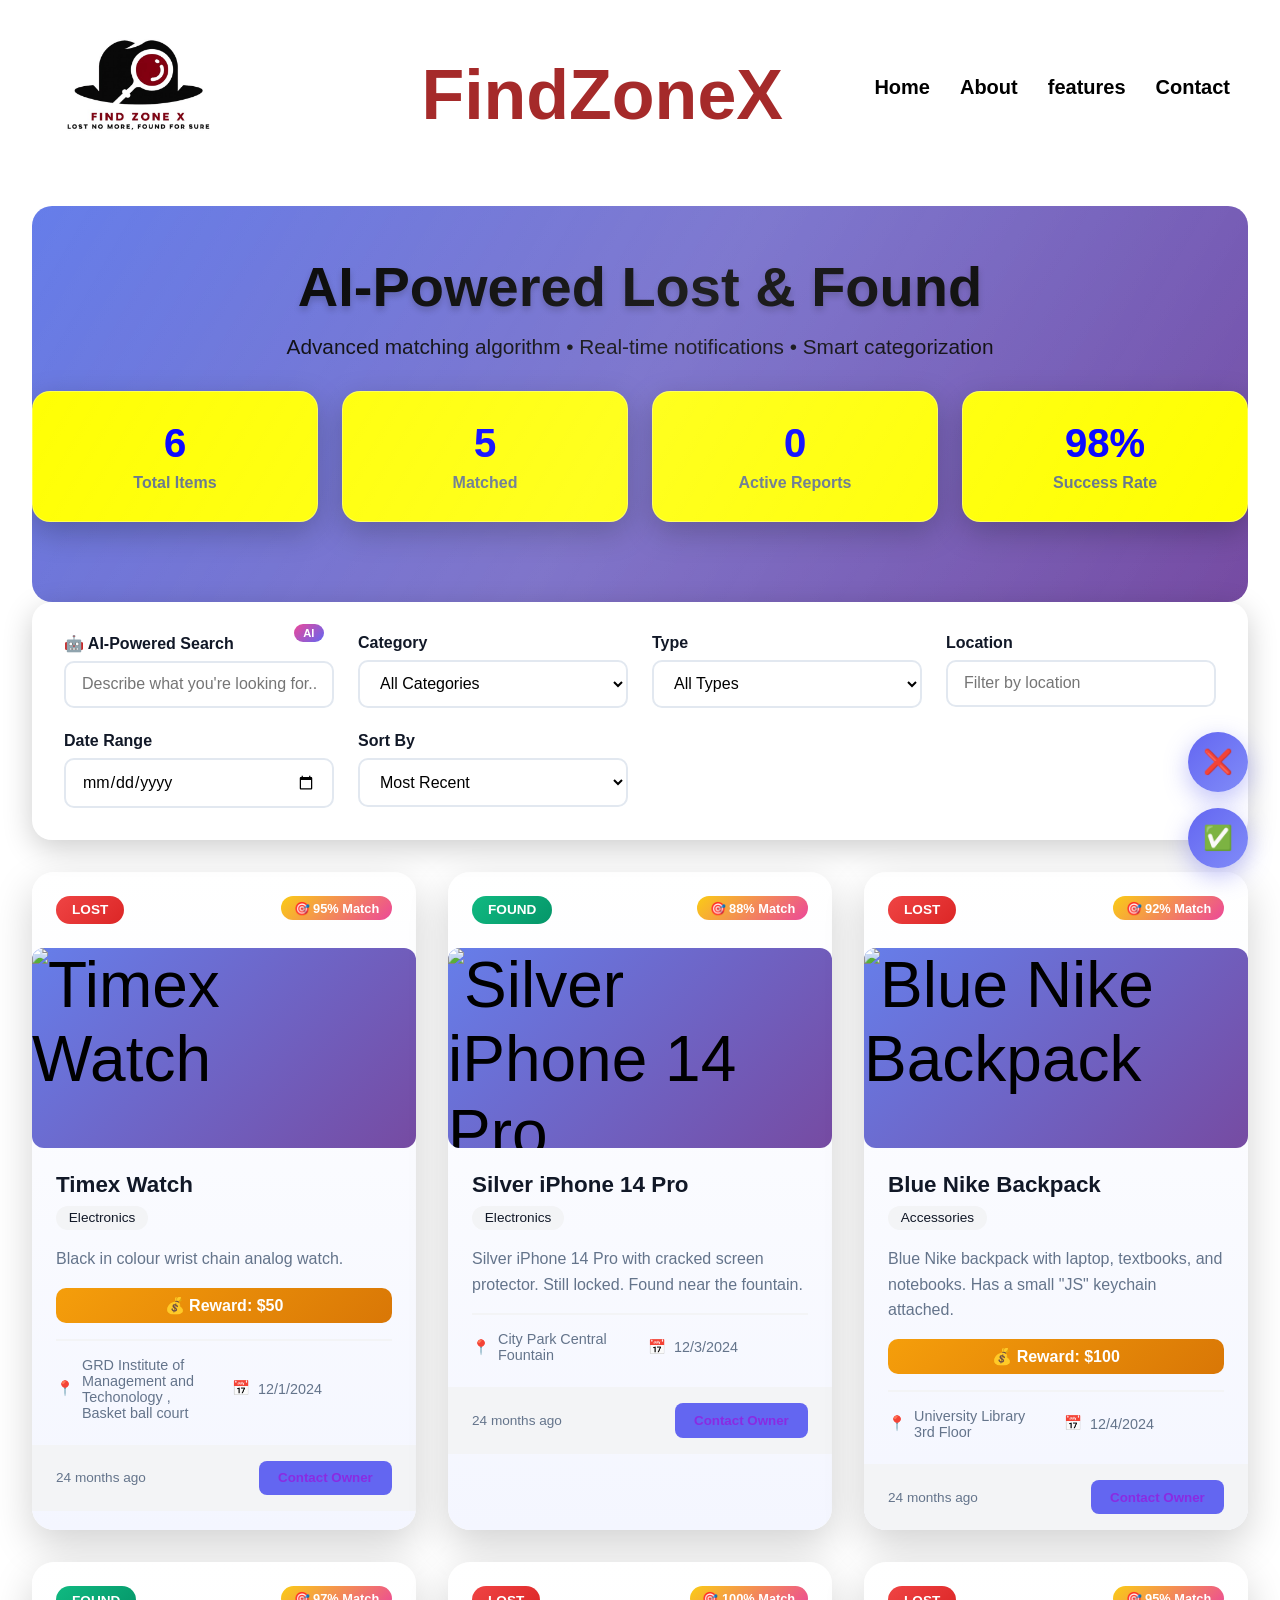
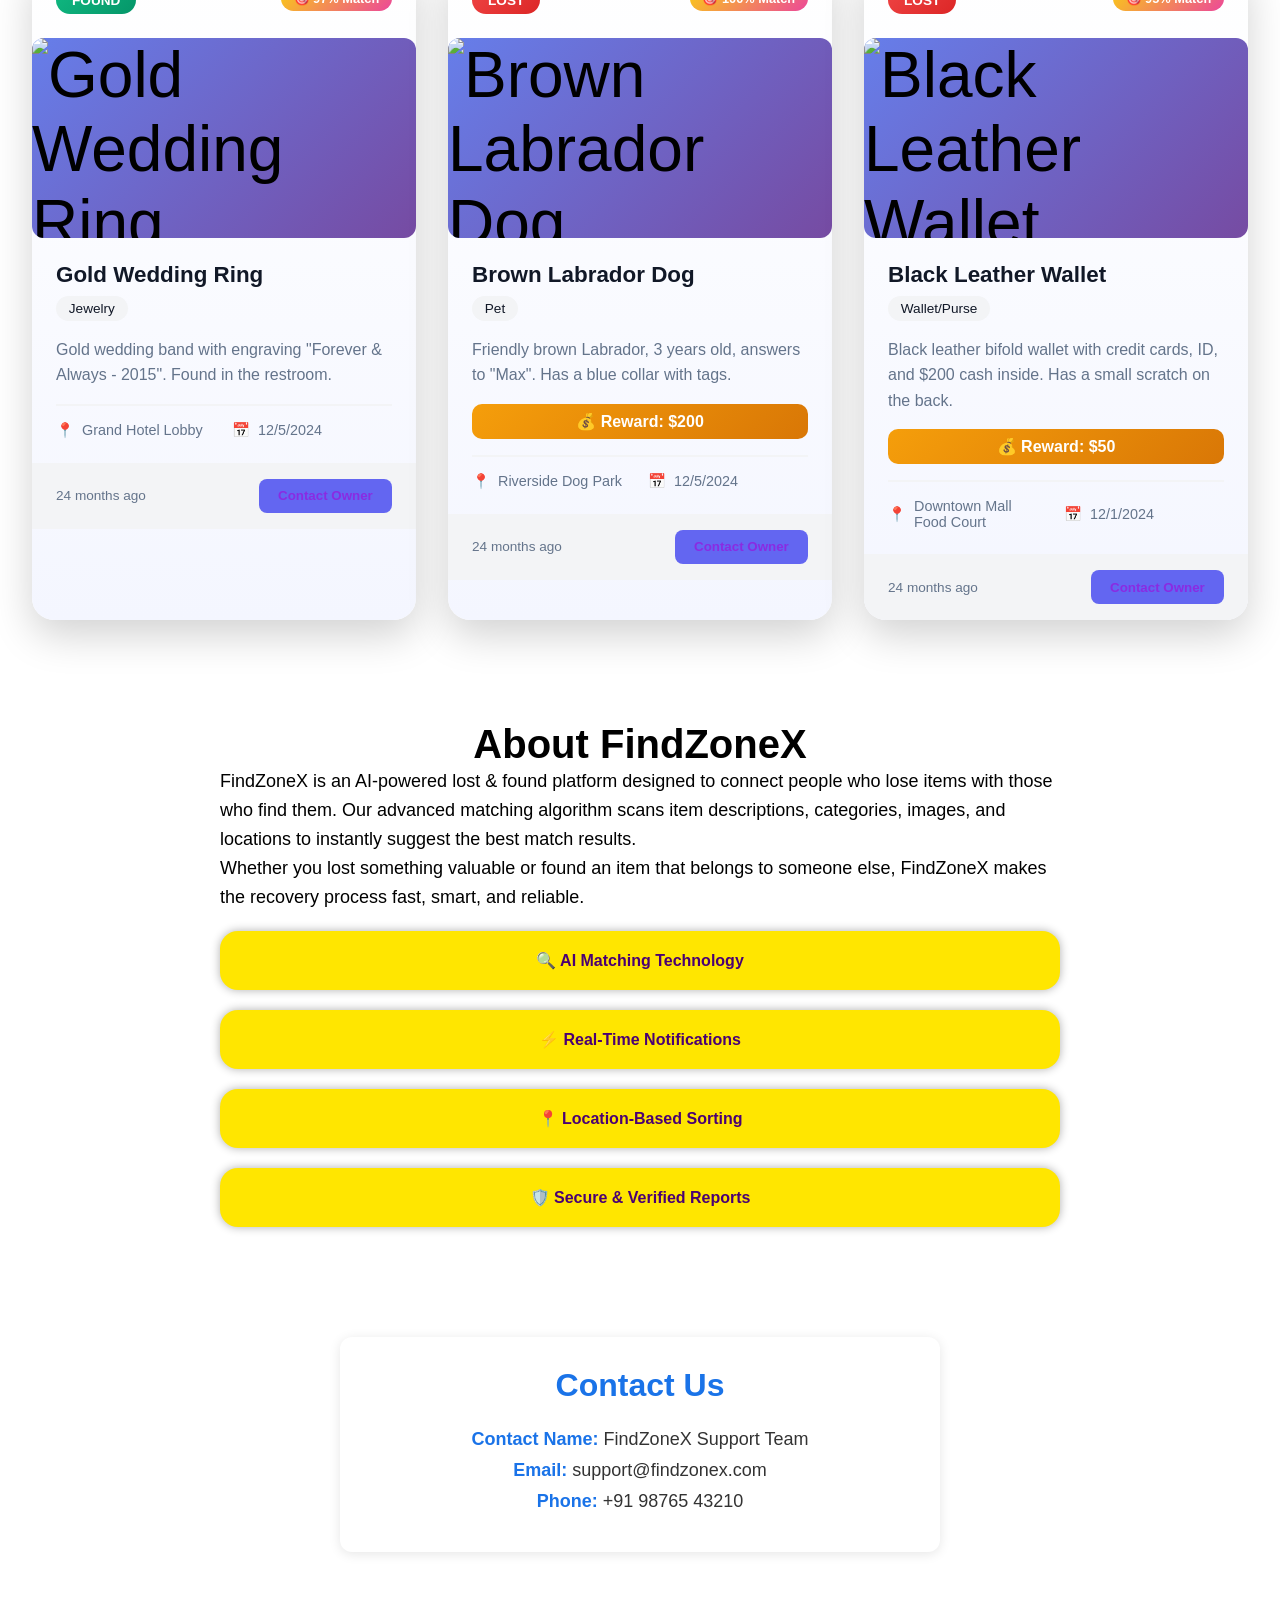
==== websiteorig/index.html @ 96369577 "Upload full Find Zonex project" ====
<!DOCTYPE html>
<html lang="en">
<head>
  <meta charset="UTF-8">
  <meta name="viewport" content="width=device-width, initial-scale=1.0">
  <title>FinddZoneX</title>
  <link rel="stylesheet" href="styles.css" />

</head>
<body>
   
  <header>
      <div class="log">
    <img src="logoo.jpeg" alt="photo" class="origlogo">
    </div>
    <h1 class="find">FindZoneX</h1>
    <nav class="navbar">
      <a href="#">Home</a> 
      <a href="#">About</a> 
      <a href="#">features</a> 
      <a href="#">Contact</a> 
    </nav>
  </header>
  

 <div class="container">
        <div class="hero">
            <h1>AI-Powered Lost & Found</h1>
            <p>Advanced matching algorithm • Real-time notifications • Smart categorization</p>
            
            <div class="stats-grid">
                <div class="stat-card">
                    <div class="stat-number" id="totalItems">0</div>
                    <div class="stat-label">Total Items</div>
                </div>
                <div class="stat-card">
                    <div class="stat-number" id="matchedItems">0</div>
                    <div class="stat-label">Matched</div>
                </div>
                <div class="stat-card">
                    <div class="stat-number" id="activeReports">0</div>
                    <div class="stat-label">Active Reports</div>
                </div>
                <div class="stat-card">
                    <div class="stat-number">98%</div>
                    <div class="stat-label">Success Rate</div>
                </div>
            </div>
        </div>

        <div class="filter-bar">
            <div class="filter-group ai-search">
                <label>🤖 AI-Powered Search</label>
                <input type="text" id="searchInput" placeholder="Describe what you're looking for..." oninput="smartSearch()">
                <div class="ai-badge">AI</div>
            </div>
            
            <div class="filter-group">
                <label>Category</label>
                <select id="categoryFilter" onchange="applyFilters()">
                    <option value="">All Categories</option>
                    <option value="Electronics">📱 Electronics</option>
                    <option value="Clothing">👕 Clothing</option>
                    <option value="Accessories">👜 Accessories</option>
                    <option value="Documents">📄 Documents</option>
                    <option value="Keys">🔑 Keys</option>
                    <option value="Wallet/Purse">💳 Wallet/Purse</option>
                    <option value="Jewelry">💎 Jewelry</option>
                    <option value="Pet">🐕 Pet</option>
                    <option value="Other">📦 Other</option>
                </select>
            </div>
            
            <div class="filter-group">
                <label>Type</label>
                <select id="typeFilter" onchange="applyFilters()">
                    <option value="">All Types</option>
                    <option value="lost">Lost Items</option>
                    <option value="found">Found Items</option>
                </select>
            </div>
            
            <div class="filter-group">
                <label>Location</label>
                <input type="text" id="locationFilter" placeholder="Filter by location" oninput="applyFilters()">
            </div>
            
            <div class="filter-group">
                <label>Date Range</label>
                <input type="date" id="dateFilter" onchange="applyFilters()">
            </div>
            
            <div class="filter-group">
                <label>Sort By</label>
                <select id="sortFilter" onchange="applyFilters()">
                    <option value="recent">Most Recent</option>
                    <option value="match">Best Match</option>
                    <option value="location">Nearest</option>
                </select>
            </div>
        </div>

        <div id="aiSuggestions"></div>

        <div class="items-container" id="itemsContainer"></div>
    </div>

    <!-- Report Modal -->
    <div class="modal" id="reportModal">
        <div class="modal-content">
            <div class="modal-header">
                <h2 class="modal-title" id="modalTitle">Report Item</h2>
                <button class="close-btn" onclick="closeModal()">&times;</button>
            </div>
            
            <form id="reportForm" onsubmit="submitReport(event)">
                <div class="form-group">
                    <label>Item Name *</label>
                    <input type="text" id="itemName" required placeholder="e.g., iPhone 14 Pro">
                </div>
                
                <div class="form-group">
                    <label>Category *</label>
                    <select id="itemCategory" required>
                        <option value="">Select category</option>
                        <option value="Electronics">📱 Electronics</option>
                        <option value="Clothing">👕 Clothing</option>
                        <option value="Accessories">👜 Accessories</option>
                        <option value="Documents">📄 Documents</option>
                        <option value="Keys">🔑 Keys</option>
                        <option value="Wallet/Purse">💳 Wallet/Purse</option>
                        <option value="Jewelry">💎 Jewelry</option>
                        <option value="Pet">🐕 Pet</option>
                        <option value="Other">📦 Other</option>
                    </select>
                </div>
                
                <div class="form-group">
                    <label>Detailed Description *</label>
                    <textarea id="itemDescription" required placeholder="Provide detailed description including color, brand, unique features..."></textarea>
                </div>
                
                
                <div class="form-group">
                    <label>Location *</label>
                    <input type="text" id="itemLocation" required placeholder="e.g., Coffee Shop, Main Street">
                </div>
                
                <div class="form-group">
                    <label>Date *</label>
                    <input type="date" id="itemDate" required>
                </div>
                
                <div class="form-group">
                    <label>Upload Image (Optional)</label>
                    <div class="image-upload" onclick="document.getElementById('imageInput').click()">
                        <div>📷 Click to upload image</div>
                        <input type="file" id="imageInput" accept="image/*" style="display: none;" onchange="handleImageUpload(event)">
                    </div>
                    <div id="imagePreview"></div>
                </div>
                
                <div class="form-group">
                    <label>Contact Information *</label>
                    <input type="text" id="itemContact" required placeholder="Email or Phone">
                </div>
                
                <div class="form-group">
                    <label>Reward (Optional)</label>
                    <input type="text" id="itemReward" placeholder="e.g., $50 reward">
                </div>
                
                <input type="hidden" id="reportType">
                
                <button type="submit" class="btn btn-primary" style="width: 100%;">
                    Submit Report
                </button>
            </form>
        </div>
    </div>

    <!-- Floating Action Buttons -->
    <div class="floating-action">
        <div class="fab" onclick="openReportModal('lost')" title="Report Lost Item">
            ❌
        </div>
        <div class="fab" onclick="openReportModal('found')" title="Report Found Item">
            ✅
        </div>
    </div>

    <!-- Notification -->
    <div class="notification" id="notification">
        <span id="notificationText"></span>
    </div>
    <div class="about-container">
    <h1>About FindZoneX</h1>
    <p>
      FindZoneX is an AI-powered lost & found platform designed to connect people
      who lose items with those who find them. Our advanced matching algorithm
      scans item descriptions, categories, images, and locations to instantly
      suggest the best match results.
    </p>

    <p>
      Whether you lost something valuable or found an item that belongs to
      someone else, FindZoneX makes the recovery process fast, smart, and reliable.
    </p>

    <div class="feature-box">🔍 AI Matching Technology</div>
    <div class="feature-box">⚡ Real-Time Notifications</div>
    <div class="feature-box">📍 Location-Based Sorting</div>
    <div class="feature-box">🛡️ Secure & Verified Reports</div>
  </div>
  <section class="contact-section">
        <h2>Contact Us</h2>

        <div class="contact-info">
            <p><strong>Contact Name:</strong> FindZoneX Support Team</p>
            <p><strong>Email:</strong> support@findzonex.com</p>
            <p><strong>Phone:</strong> +91 98765 43210</p>
        </div>

    </section>

    <script src="script.js"></script>
</body>
</html>
---- websiteorig/styles.css ----
h1{
    color: black;

}
p{
    color: black;
}
.find{
  color: rgb(165, 42, 42);
  margin-left: 100px;
  font-size: 70px;
  margin-top: 15px;
  

}
.origlogo {
  width: 180px;      /* Image size */
  height: auto;      /* Keeps proper ratio */
 background-image: url(logoo.jpeg);
 background-size: contain;
 background-repeat: no-repeat;
 background-position: center;
 border-radius: 10px;
}


header {
  display: flex;
  justify-content: space-between;  /* title left, nav right */
  align-items: center;
  padding: 25px 50px;
 
}

.navbar a {
  color: black;
  text-decoration: none;
  font-weight: bold;
  font-size: 20px;      /* bigger text for nav links */
  transition: 0.3s;
}

.navbar{
  display: flex;
  gap: 30px;
}
.navbar a:hover {
  color: blueviolet;
 text-decoration: underline;
}
.container {
    max-width: 1400px;
    margin: 0 auto;
    padding: 2rem;
}

/* ==================== HERO SECTION ==================== */
.hero {
    background: radial-gradient(
        circle at top left,
        #7f5af0,
        #2cb67d,
        #16161a
    );
    padding: 4rem 2rem;
    text-align: center;
    color: white;
    border-radius: 25px;
    
    position: relative;
    overflow: hidden;
}

/* subtle animated glow */
.hero::after {
    content: "";
    position: absolute;
    inset: 0;
    background: linear-gradient(120deg, transparent, rgba(255,255,255,0.12), transparent);
    animation: shimmer 4s infinite;
}

@keyframes shimmer {
    0% { transform: translateX(-100%); }
    100% { transform: translateX(100%); }
}


.hero h1 {
    font-size: 3.5rem;
    margin-bottom: 1rem;
    text-shadow: 0 4px 6px rgba(0, 0, 0, 0.2);
}

.hero p {
    font-size: 1.3rem;
    opacity: 0.95;
    margin-bottom: 2rem;
}

/* ==================== STATISTICS GRID ==================== */
.stats-grid {
    display: grid;
    grid-template-columns: repeat(auto-fit, minmax(200px, 1fr));
    gap: 1.5rem;
    margin: 2rem 0;
}

.stat-card {
    background: yellow;
    backdrop-filter: blur(15px);
    border: 1px solid rgba(255,255,255,0.3);
    padding: 1.8rem;
    border-radius: 18px;
    text-align: center;
    box-shadow: 0 10px 30px rgba(0,0,0,0.25);
    transition: transform 0.4s ease, box-shadow 0.4s ease;
}

.stat-card:hover {
    transform: translateY(-12px) scale(1.03);
    box-shadow: 0 20px 45px rgba(0,0,0,0.4);
}


.stat-number {
    font-size: 2.5rem;
    font-weight: 800;
    background: linear-gradient(135deg, var(--primary), var(--accent));
    -webkit-background-clip: text;
    -webkit-text-fill-color: blue;
}
.item-image {
    width: 100%;
    height: 160px;
    overflow: hidden;
    border-radius: 12px;
}

.item-image img {
    width: 100%;
    height: 100%;
    object-fit: cover;   /* 🔥 MOST IMPORTANT */
}

.stat-label {
    color: #64748b;
    font-weight: 600;
    margin-top: 0.5rem;
}

/* ==================== FILTER BAR ==================== */
.filter-bar {
    background: #ffffff22;
    backdrop-filter: blur(10px);
    padding: 2rem;
    border-radius: 20px;
    box-shadow: 0 8px 30px rgba(0, 0, 0, 0.2);
    margin-bottom: 2rem;
    display: grid;
    grid-template-columns: repeat(auto-fit, minmax(250px, 1fr));
    gap: 1.5rem;
    
}

.filter-group {
    display: flex;
    flex-direction: column;
}

.filter-group label {
    font-weight: 600;
    margin-bottom: 0.5rem;
    color: var(--dark);
}

/* ==================== FORM ELEMENTS ==================== */
input, select {
    padding: 0.8rem 1rem;
    border: 2px solid #e2e8f0;
    border-radius: 10px;
    font-size: 1rem;
    transition: all 0.3s;
    background: white;
}

input:focus, select:focus {
    outline: none;
    border-color: var(--primary);
    box-shadow: 0 0 0 3px rgba(99, 102, 241, 0.1);
}

textarea {
    width: 100%;
    padding: 0.8rem 1rem;
    border: 2px solid #e2e8f0;
    border-radius: 10px;
    font-size: 1rem;
    font-family: inherit;
    resize: vertical;
    min-height: 100px;
}

textarea:focus {
    outline: none;
    border-color: var(--primary);
    box-shadow: 0 0 0 3px rgba(99, 102, 241, 0.1);
}

/* ==================== AI SEARCH ==================== */
.ai-search {
    position: relative;
}

.ai-badge {
    position: absolute;
    top: -10px;
    right: 10px;
    background: linear-gradient(135deg, var(--accent), var(--primary));
    color: white;
    padding: 0.2rem 0.6rem;
    border-radius: 20px;
    font-size: 0.7rem;
    font-weight: 700;
}

/* ==================== BUTTONS ==================== */
.btn {
    padding: 0.8rem 2rem;
    border: none;
    border-radius: 10px;
    font-weight: 700;
    font-size: 1rem;
    cursor: pointer;
    transition: all 0.3s;
    display: inline-flex;
    align-items: center;
    gap: 0.5rem;
}

.btn-primary {
    background: linear-gradient(135deg, var(--primary), var(--secondary));
    color: white;
    box-shadow: 0 4px 15px rgba(99, 102, 241, 0.4);
}

.btn-primary:hover {
    transform: translateY(-2px);
    box-shadow: 0 6px 20px rgba(99, 102, 241, 0.5);
}

.btn-outline {
    background: transparent;
    border: 2px solid white;
    color: white;
}

.contact-btn {
    background: var(--primary);
    color: blueviolet;
    padding: 0.6rem 1.2rem;
    border-radius: 8px;
    font-weight: 600;
    cursor: pointer;
    transition: all 0.3s;
    border: none;
}

.contact-btn:hover {
    background: var(--secondary);
}

/* ==================== ITEMS GRID ==================== */
.items-container {
    display: grid;
    grid-template-columns: repeat(auto-fill, minmax(350px, 1fr));
    gap: 2rem;
    margin-top: 2rem;
}

/* ==================== ITEM CARDS ==================== */
.item-card {
    background: linear-gradient(180deg, #ffffff, #f4f6ff);
    border-radius: 22px;
    overflow: hidden;
    box-shadow: 0 15px 40px rgba(0,0,0,0.18);
    transition: all 0.4s ease;
}

.item-card:hover {
    transform: translateY(-15px) rotateX(4deg);
    box-shadow: 0 30px 60px rgba(0,0,0,0.35);
}


.item-header {
    padding: 1.5rem;
    display: flex;
    justify-content: space-between;
    align-items: start;
}

.item-badge {
    padding: 0.4rem 1rem;
    border-radius: 20px;
    font-size: 0.85rem;
    font-weight: 700;
    text-transform: uppercase;
}

.badge-lost {
    background: linear-gradient(135deg, #ef4444, #dc2626);
    color: white;
}

.badge-found {
    background: linear-gradient(135deg, #10b981, #059669);
    color: white;
}

.match-score {
    background: linear-gradient(135deg, var(--warning), var(--accent));
    color: white;
    padding: 0.3rem 0.8rem;
    border-radius: 20px;
    font-size: 0.8rem;
    font-weight: 700;
}

.item-image {
    width: 100%;
    height: 200px;
    background: linear-gradient(135deg, #667eea, #764ba2);
    display: flex;
    align-items: center;
    justify-content: center;
    font-size: 4rem;
}

.item-body {
    padding: 1.5rem;
}

.item-title {
    font-size: 1.4rem;
    font-weight: 700;
    color: var(--dark);
    margin-bottom: 0.5rem;
}

.item-category {
    display: inline-block;
    background: var(--light);
    padding: 0.3rem 0.8rem;
    border-radius: 20px;
    font-size: 0.85rem;
    color: var(--dark);
    margin-bottom: 1rem;
}

.item-description {
    color: #64748b;
    line-height: 1.6;
    margin-bottom: 1rem;
}

.item-meta {
    display: grid;
    grid-template-columns: 1fr 1fr;
    gap: 1rem;
    margin-top: 1rem;
    padding-top: 1rem;
    border-top: 2px solid var(--light);
}

.meta-item {
    display: flex;
    align-items: center;
    gap: 0.5rem;
    font-size: 0.9rem;
    color: #64748b;
}

.item-footer {
    padding: 1rem 1.5rem;
    background: var(--light);
    display: flex;
    justify-content: space-between;
    align-items: center;
}

/* ==================== MODAL ==================== */
.modal {
    display: none;
    position: fixed;
    top: 0;
    left: 0;
    width: 100%;
    height: 100%;
    background: rgba(0, 0, 0, 0.7);
    backdrop-filter: blur(5px);
    z-index: 2000;
    align-items: center;
    justify-content: center;
    animation: fadeIn 0.3s ease;
}

.modal.active {
    display: flex;
}

.modal-content {
    background: white;
    padding: 3rem;
    border-radius: 25px;
    max-width: 600px;
    width: 90%;
    max-height: 90vh;
    overflow-y: auto;
    animation: slideUp 0.4s ease;
    box-shadow: 0 20px 60px rgba(0, 0, 0, 0.3);
}

.modal-header {
    display: flex;
    justify-content: space-between;
    align-items: center;
    margin-bottom: 2rem;
}

.modal-title {
    font-size: 2rem;
    font-weight: 800;
    background: linear-gradient(135deg, var(--primary), var(--accent));
    -webkit-background-clip: text;
    -webkit-text-fill-color: transparent;
}

.close-btn {
    background: none;
    border: none;
    font-size: 2rem;
    cursor: pointer;
    color: #64748b;
    transition: all 0.3s;
}

.close-btn:hover {
    color: var(--danger);
    transform: rotate(90deg);
}

.form-group {
    margin-bottom: 1.5rem;
}

.form-group label {
    display: block;
    font-weight: 600;
    margin-bottom: 0.5rem;
    color: var(--dark);
}

.image-upload {
    border: 3px dashed #e2e8f0;
    border-radius: 15px;
    padding: 2rem;
    text-align: center;
    cursor: pointer;
    transition: all 0.3s;
}

.image-upload:hover {
    border-color: var(--primary);
    background: rgba(99, 102, 241, 0.05);
}

/* ==================== FLOATING ACTION BUTTONS ==================== */
.floating-action {
    position: fixed;
    bottom: 2rem;
    right: 2rem;
    display: flex;
    flex-direction: column;
    gap: 1rem;
    z-index: 999;
}

.fab {
    width: 60px;
    height: 60px;
    border-radius: 50%;
    background: linear-gradient(135deg, var(--primary), var(--secondary));
    color: white;
    display: flex;
    align-items: center;
    justify-content: center;
    font-size: 1.5rem;
    cursor: pointer;
    box-shadow: 0 8px 25px rgba(99, 102, 241, 0.4);
    transition: all 0.3s;
   
}



.fab:hover {
    transform: scale(1.1);
    box-shadow: 0 12px 35px rgba(99, 102, 241, 0.5);
}

/* ==================== NOTIFICATIONS ==================== */
.notification {
    position: fixed;
    top: 100px;
    right: 2rem;
    background: white;
    padding: 1.5rem;
    border-radius: 15px;
    box-shadow: 0 10px 30px rgba(0, 0, 0, 0.2);
    display: none;
    align-items: center;
    gap: 1rem;
    z-index: 3000;
    animation: slideInRight 0.4s ease;
}

.notification.show {
    display: flex;
}

/* ==================== AI SUGGESTIONS ==================== */
.ai-suggestions {
    background: linear-gradient(135deg, rgba(99, 102, 241, 0.1), rgba(236, 72, 153, 0.1));
    padding: 1.5rem;
    border-radius: 15px;
    margin: 1rem 0;
    border-left: 4px solid var(--primary);
}

.suggestion-title {
    font-weight: 700;
    color: var(--primary);
    margin-bottom: 0.5rem;
    display: flex;
    align-items: center;
    gap: 0.5rem;
}
.about-container {
  max-width: 900px;
  margin: 40px auto;
  background: #ffffff22;
  padding: 30px;
  border-radius: 20px;
  backdrop-filter: blur(4px);
}

.about-container h1 {
  text-align: center;
  font-size: 40px;
}

.about-container p {
  font-size: 18px;
  line-height: 1.6;
}

/* FEATURE BADGES */
.feature-box {
  background: #ffe600;
  color: #4a0072;
  padding: 20px;
  border-radius: 18px;
  margin-top: 20px;
  font-weight: bold;
  text-align: center;
  box-shadow: 0 0 10px #00000050;
}
* {
    margin: 0;
    padding: 0;
    box-sizing: border-box;
    font-family: Arial;
}

body {
    background: white;
    margin-top: 0px;
}

/* HERO BACKGROUND FIX */
.hero {
    background: linear-gradient(135deg, #667eea, #764ba2);
    padding: 3rem 0;
    text-align: center;
    color: white;
    border-radius: 20px;
}

/* ADD THIS TO COMPLETE BODY THEME */
:root {
    --primary: #6366f1;
    --secondary: #818cf8;
    --accent: #ec4899;
    --warning: #facc15;
    --danger: #ef4444;
    --dark: #111827;
    --light: #f3f4f6;
}


.contact-section {
    max-width: 600px;
    margin: 80px auto;
    padding: 30px;
    background: white;
    box-shadow: 0 2px 12px rgba(0,0,0,0.1);
    border-radius: 12px;
    text-align: center;
}

.contact-section h2 {
    font-size: 32px;
    color: #1a73e8;
    margin-bottom: 25px;
}

.contact-info p {
    font-size: 18px;
    margin: 10px 0;
    color: #333;
}

.contact-info strong {
    color: #1a73e8;
}

/* ==================== ANIMATIONS ==================== */
@keyframes fadeIn {
    from { 
        opacity: 0; 
    }
    to { 
        opacity: 1; 
    }
}

@keyframes fadeInUp {
    from {
        opacity: 0;
        transform: translateY(30px);
    }
    to {
        opacity: 1;
        transform: translateY(0);
    }
}

@keyframes slideUp {
    from {
        opacity: 0;
        transform: translateY(50px);
    }
    to {
        opacity: 1;
        transform: translateY(0);
    }
}

@keyframes slideInRight {
    from {
        transform: translateX(400px);
        opacity: 0;
    }
    to {
        transform: translateX(0);
        opacity: 1;
    }
}

/* ==================== RESPONSIVE DESIGN ==================== */
@media (max-width: 768px) {
    .hero h1 {
        font-size: 2rem;
    }
    
    .filter-bar {
        grid-template-columns: 1fr;
    }
    
    .items-container {
        grid-template-columns: 1fr;
    }
    
    .nav-menu {
        display: none;
    }
    
    .container {
        padding: 1rem;
    }
    
    .floating-action {
        bottom: 1rem;
        right: 1rem;
    }
    
    .modal-content {
        padding: 2rem;
    }
}
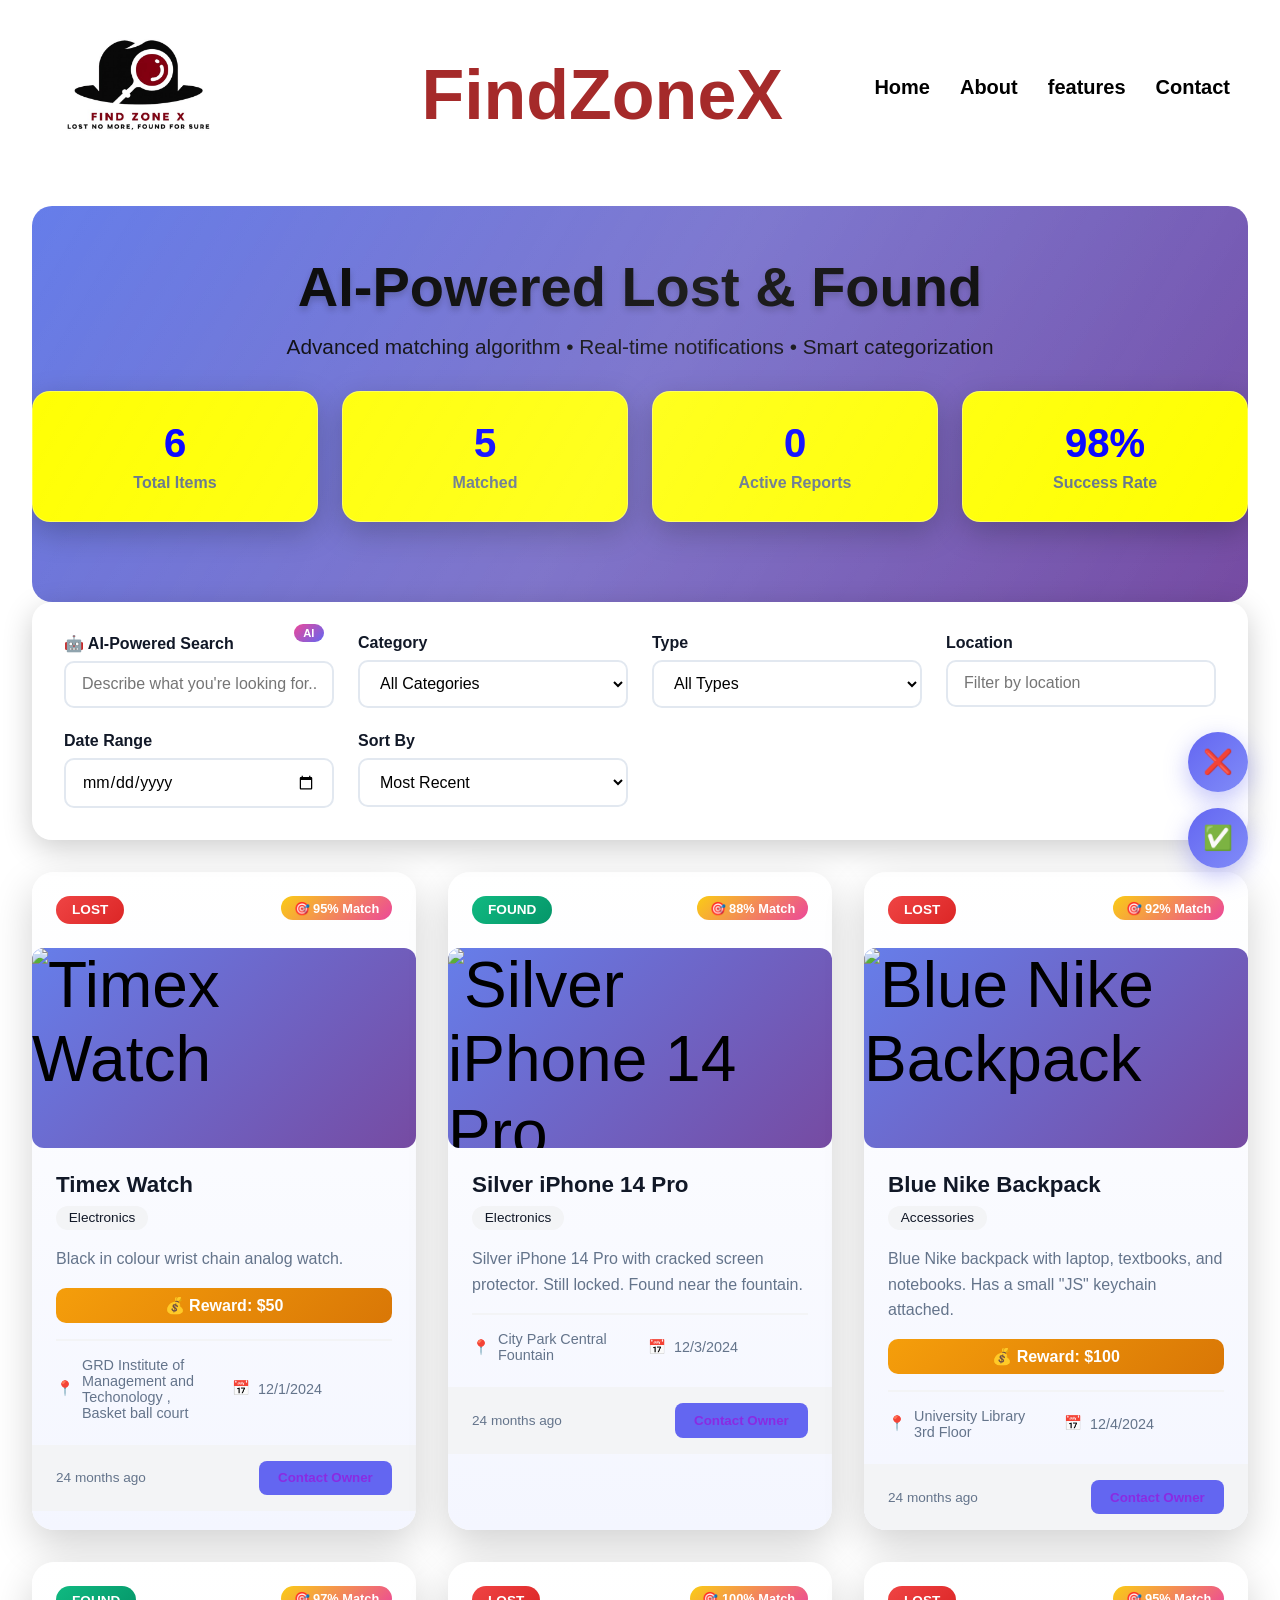
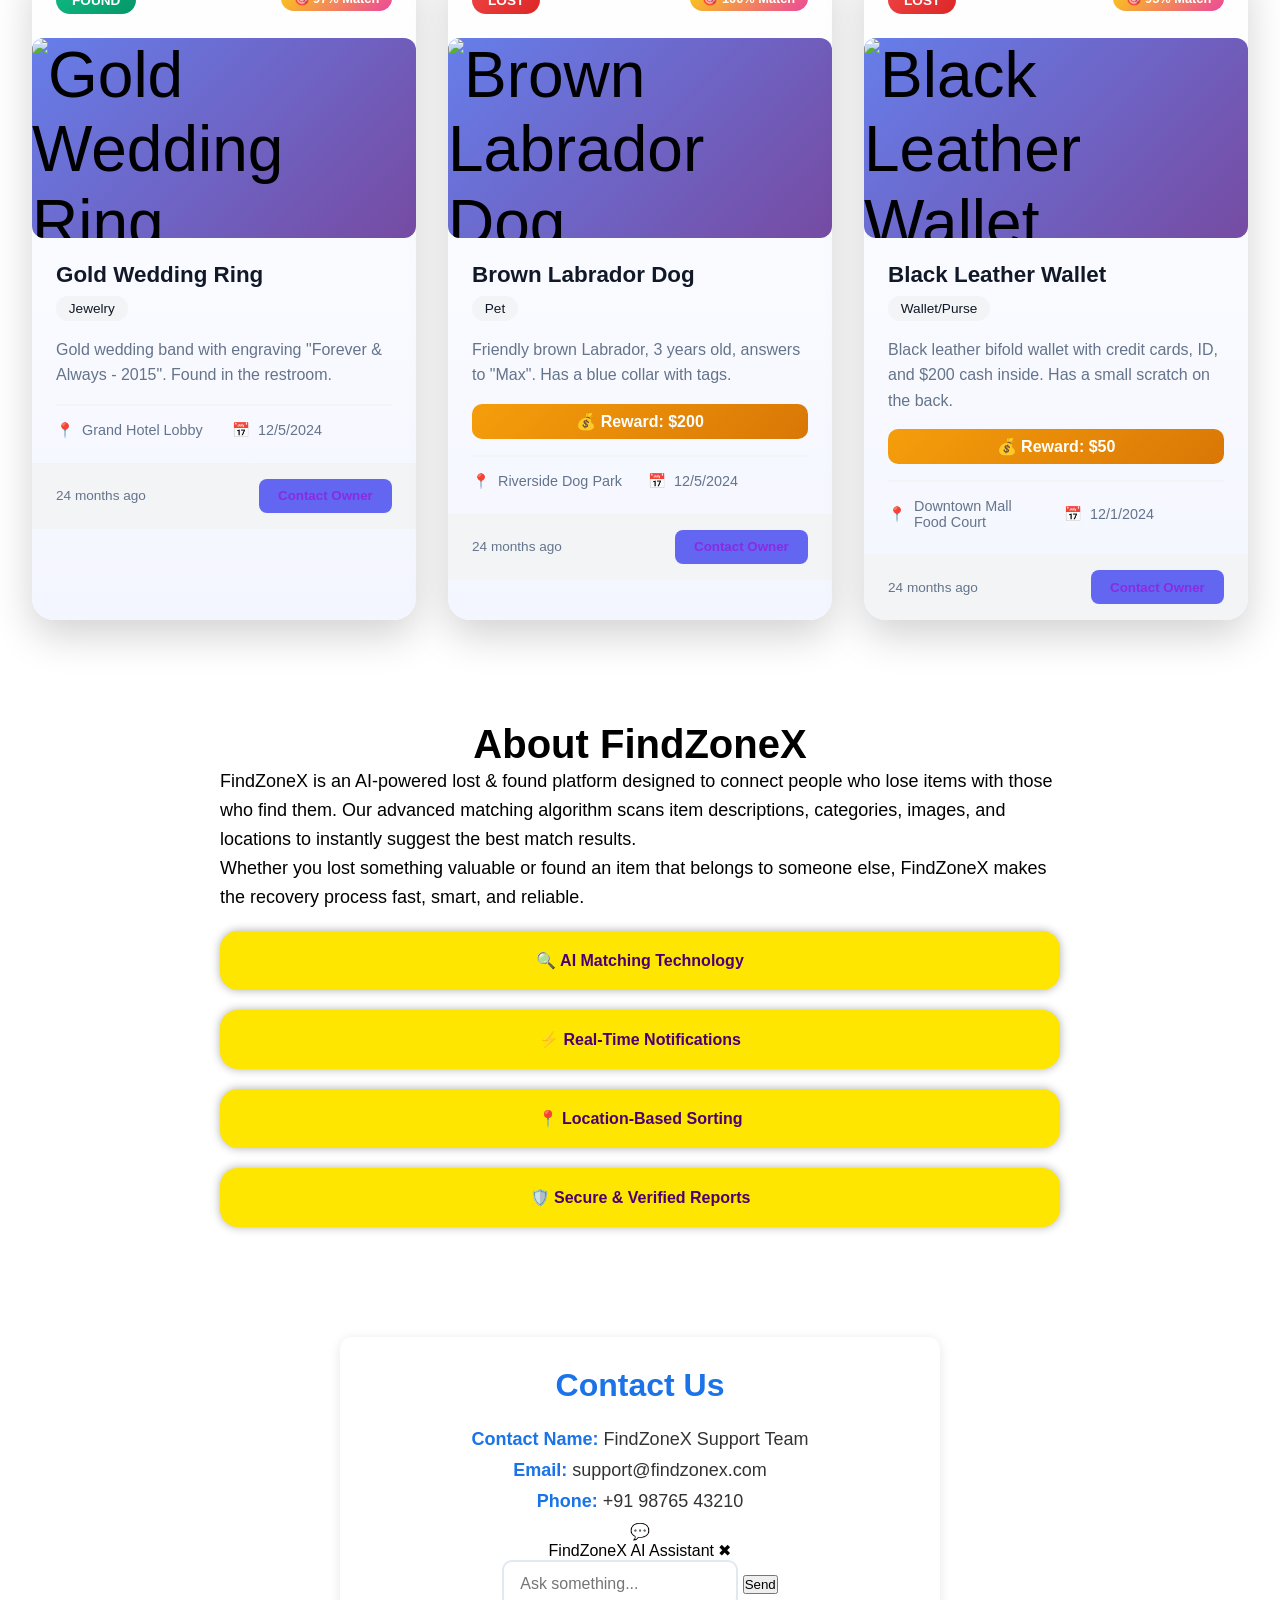
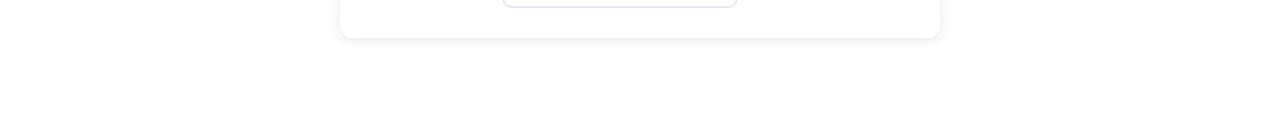
==== commit 24d6d128: "Add AI chatbot feature to index.html" ====
--- a/websiteorig/index.html
+++ b/websiteorig/index.html
@@ -220,9 +220,26 @@
             <p><strong>Email:</strong> support@findzonex.com</p>
             <p><strong>Phone:</strong> +91 98765 43210</p>
         </div>
+    <!-- ================= AI CHATBOT ================= -->
+     
+<div class="chatbot-toggle" onclick="toggleChat()">💬</div>
+
+<div class="chatbot-box" id="chatbotBox">
+  <div class="chatbot-header">
+    FindZoneX AI Assistant
+    <span onclick="toggleChat()" style="cursor:pointer">✖</span>
+  </div>
+
+  <div class="chatbot-messages" id="chatMessages"></div>
+
+  <div class="chatbot-input">
+    <input type="text" id="chatInput" placeholder="Ask something..." />
+    <button onclick="sendMessage()">Send</button>
+  </div>
+</div>
 
     </section>
 
     <script src="script.js"></script>
 </body>
-</html>+</html>
--- a/websiteorig/styles.css
+++ b/websiteorig/styles.css
@@ -679,34 +679,167 @@
     }
 }
 
-/* ==================== RESPONSIVE DESIGN ==================== */
+//* ==================== TABLET RESPONSIVE ==================== */
+@media (max-width: 1024px) {
+
+  header {
+    padding: 20px 25px;
+  }
+
+  .find {
+    font-size: 50px;
+    margin-left: 0;
+    text-align: center;
+  }
+
+  .origlogo {
+    width: 140px;
+  }
+
+  .hero h1 {
+    font-size: 2.5rem;
+  }
+
+  .items-container {
+    grid-template-columns: repeat(auto-fill, minmax(280px, 1fr));
+  }
+}
+
+
+/* ==================== MOBILE RESPONSIVE ==================== */
+/* ====================== TABLET ====================== */
+@media (max-width: 1024px) {
+
+  header {
+    padding: 20px 25px;
+  }
+
+  .find {
+    font-size: 50px;
+    margin-left: 0;
+    text-align: center;
+  }
+
+  .origlogo {
+    width: 140px;
+  }
+
+  .hero h1 {
+    font-size: 2.5rem;
+  }
+
+  .items-container {
+    grid-template-columns: repeat(auto-fill, minmax(280px, 1fr));
+  }
+}
+
+
+/* ====================== MOBILE ====================== */
 @media (max-width: 768px) {
-    .hero h1 {
-        font-size: 2rem;
-    }
-    
-    .filter-bar {
-        grid-template-columns: 1fr;
-    }
-    
-    .items-container {
-        grid-template-columns: 1fr;
-    }
-    
-    .nav-menu {
-        display: none;
-    }
-    
-    .container {
-        padding: 1rem;
-    }
-    
-    .floating-action {
-        bottom: 1rem;
-        right: 1rem;
-    }
-    
-    .modal-content {
-        padding: 2rem;
-    }
-}+
+  /* header stack */
+  header {
+    flex-direction: column;
+    align-items: center;
+    text-align: center;
+    gap: 15px;
+    padding: 15px;
+  }
+
+  .navbar {
+    flex-wrap: wrap;
+    justify-content: center;
+    gap: 15px;
+  }
+
+  .navbar a {
+    font-size: 16px;
+  }
+
+  /* logo + title */
+  .origlogo {
+    width: 120px;
+  }
+
+  .find {
+    font-size: 36px;
+    margin-left: 0;
+    text-align: center;
+  }
+
+  /* hero */
+  .hero {
+    padding: 2rem 1rem;
+  }
+
+  .hero h1 {
+    font-size: 2rem;
+  }
+
+  .hero p {
+    font-size: 1rem;
+  }
+
+  /* stats */
+  .stats-grid {
+    grid-template-columns: 1fr;
+  }
+
+  /* filters */
+  .filter-bar {
+    grid-template-columns: 1fr;
+    padding: 1.2rem;
+  }
+
+  /* cards */
+  .items-container {
+    grid-template-columns: 1fr;
+  }
+
+  /* about */
+  .about-container {
+    margin: 20px;
+    padding: 20px;
+  }
+
+  /* contact */
+  .contact-section {
+    margin: 30px 15px;
+  }
+
+  /* modal */
+  .modal-content {
+    padding: 1.5rem;
+  }
+
+  /* floating buttons */
+  .floating-action {
+    bottom: 1rem;
+    right: 1rem;
+  }
+}
+
+
+/* ====================== SMALL MOBILE ====================== */
+@media (max-width: 480px) {
+
+  .find {
+    font-size: 28px;
+  }
+
+  .hero h1 {
+    font-size: 1.6rem;
+  }
+
+  .hero p {
+    font-size: 0.9rem;
+  }
+
+  .stat-number {
+    font-size: 2rem;
+  }
+
+  .item-card {
+    border-radius: 15px;
+  }
+}
